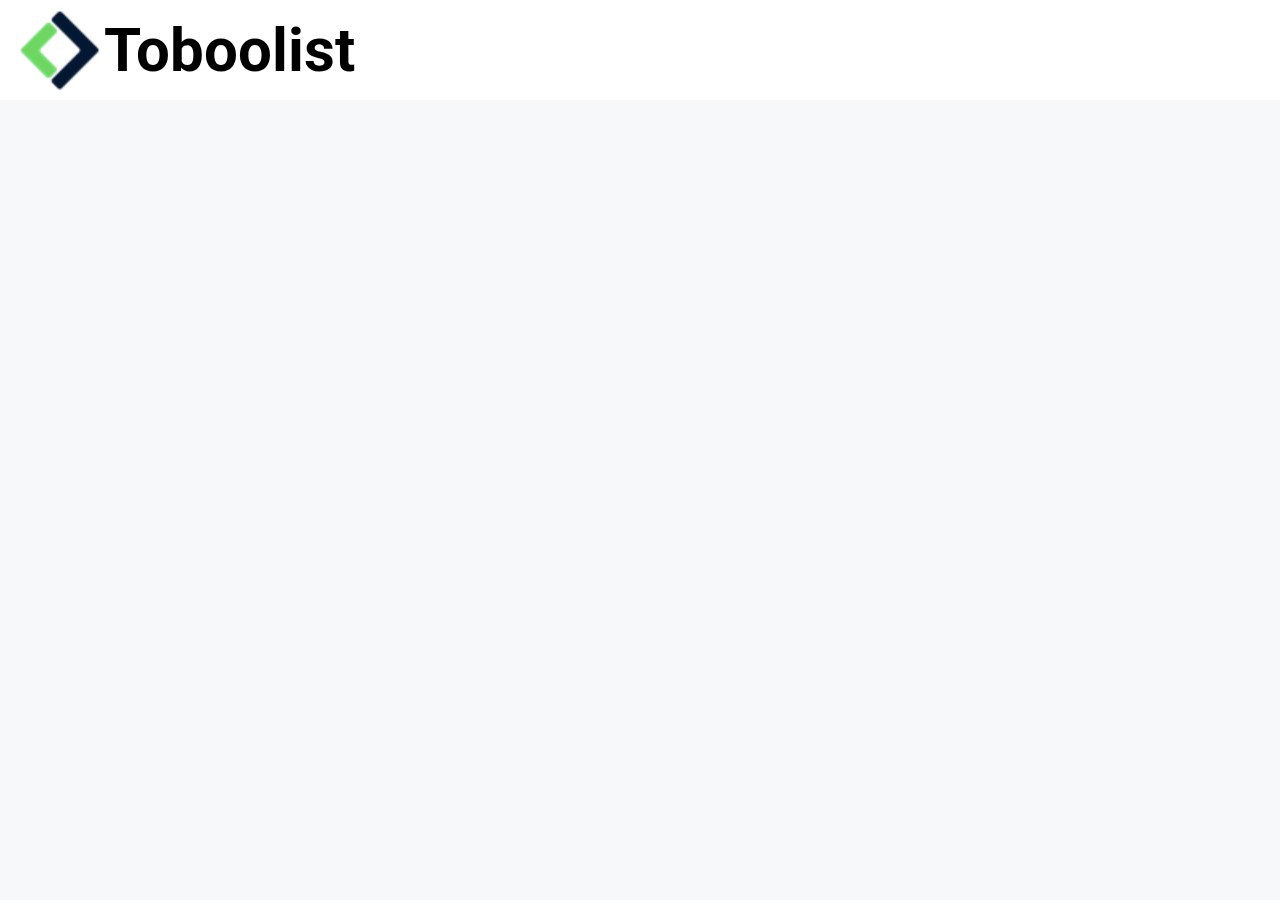
==== index.html @ e944af09 "Header completed" ====
<!DOCTYPE html>
<html lang="en">
<head>
    <meta charset="UTF-8">
    <meta http-equiv="X-UA-Compatible" content="IE=edge">
    <meta name="viewport" content="width=device-width, initial-scale=1.0">
    <title>Toboolist</title>
    <link rel="stylesheet" href="./css/style.css">
    <link rel="preconnect" href="https://fonts.gstatic.com">
    <link href="https://fonts.googleapis.com/css2?family=Roboto:wght@900&display=swap" rel="stylesheet">  
</head>
<body>
    <header>
            <img src="./img/Logo.png" alt="logo" id="logo-toboolist">
            <h1 id="logo-text">Toboolist</h1>
    </header>


    <main>

    </main>
    
</body>
</html>
---- css/style.css ----
* {
    box-sizing: border-box;
    margin: 0 auto;
    padding: 0 auto;
}

/*STILE BODY*/
body {
    background-color: #f6f8f9;
    font-family: 'Roboto', sans-serif;
}

/*STILE HEADER*/
header {
    background-color: white; 
    height: 100px; 
    padding: 10px 20px;
}

h1 {
    color: black;
    display: inline-block;
    font-size: 60px;
    vertical-align: middle;
}

#logo-toboolist {
    height: 100%;
    vertical-align: middle;
}
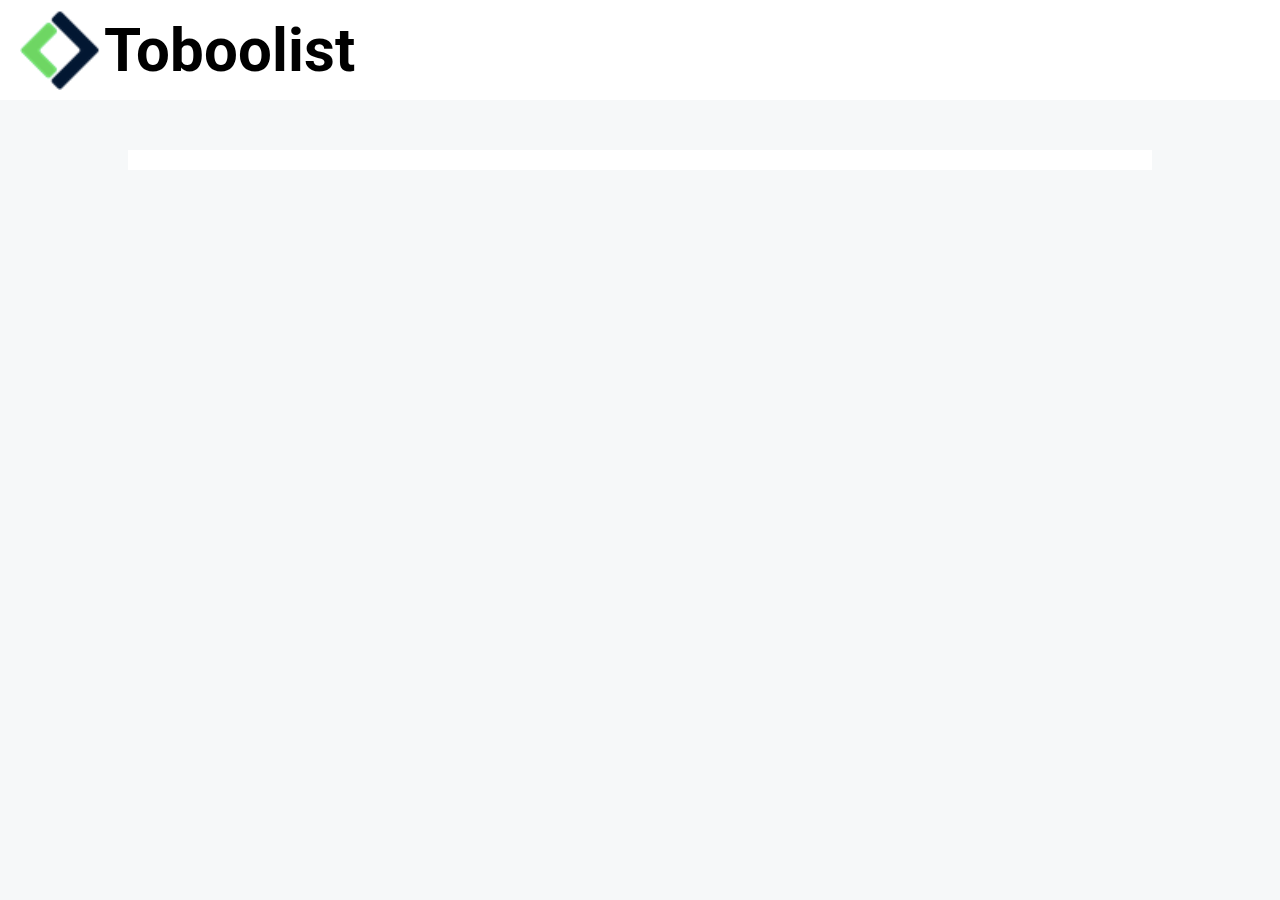
==== commit aeec16a5: "Main: container added" ====
--- a/index.html
+++ b/index.html
@@ -15,8 +15,8 @@
             <h1 id="logo-text">Toboolist</h1>
     </header>
 
-
-    <main>
+    <main class="container">
+        <div class="button"></div>
 
     </main>
     
--- a/css/style.css
+++ b/css/style.css
@@ -27,4 +27,13 @@
 #logo-toboolist {
     height: 100%;
     vertical-align: middle;
+}
+
+
+/*STILE MAIN*/
+.container {
+    width: 80%;
+    background-color: white;
+    margin-top: 50px;
+    padding: 10px 50px;
 }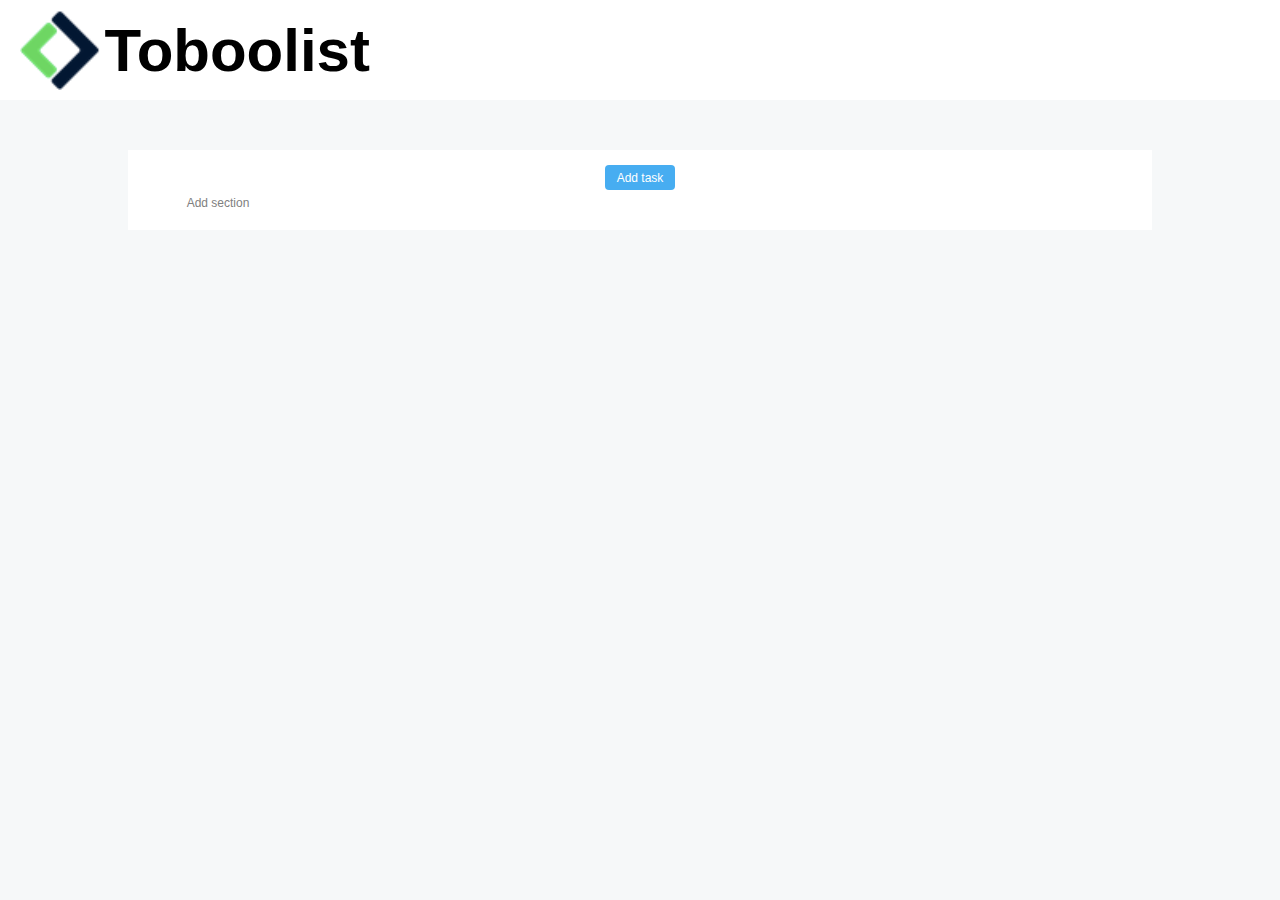
==== commit 7620519b: "Main: buttons added" ====
--- a/index.html
+++ b/index.html
@@ -6,8 +6,6 @@
     <meta name="viewport" content="width=device-width, initial-scale=1.0">
     <title>Toboolist</title>
     <link rel="stylesheet" href="./css/style.css">
-    <link rel="preconnect" href="https://fonts.gstatic.com">
-    <link href="https://fonts.googleapis.com/css2?family=Roboto:wght@900&display=swap" rel="stylesheet">  
 </head>
 <body>
     <header>
@@ -16,7 +14,8 @@
     </header>
 
     <main class="container">
-        <div class="button"></div>
+        <div class="button" id="button1">Add task</div>
+        <div class="button" id="button2">Add section</div>
 
     </main>
     
--- a/css/style.css
+++ b/css/style.css
@@ -7,7 +7,7 @@
 /*STILE BODY*/
 body {
     background-color: #f6f8f9;
-    font-family: 'Roboto', sans-serif;
+    font-family: 'Arial', sans-serif;
 }
 
 /*STILE HEADER*/
@@ -21,6 +21,7 @@
     color: black;
     display: inline-block;
     font-size: 60px;
+    font-weight: 900;
     vertical-align: middle;
 }
 
@@ -35,5 +36,32 @@
     width: 80%;
     background-color: white;
     margin-top: 50px;
-    padding: 10px 50px;
+    padding: 15px 50px;
+}
+
+.button {
+    height: 25px;
+    border-radius: 4px;
+    text-align: center;
+    font-size: 12px;
+    padding: 6px;  
+}
+
+#button1 {
+    background-color: #47adf1;
+    width: 70px;
+    color: white
+    
+
+}
+
+#button2 {
+    width: 80px;
+    color: grey;
+    display: inline-block;
+    background-color: white;
+    border-width: 1px;
+    border-color: grey;
+
+
 }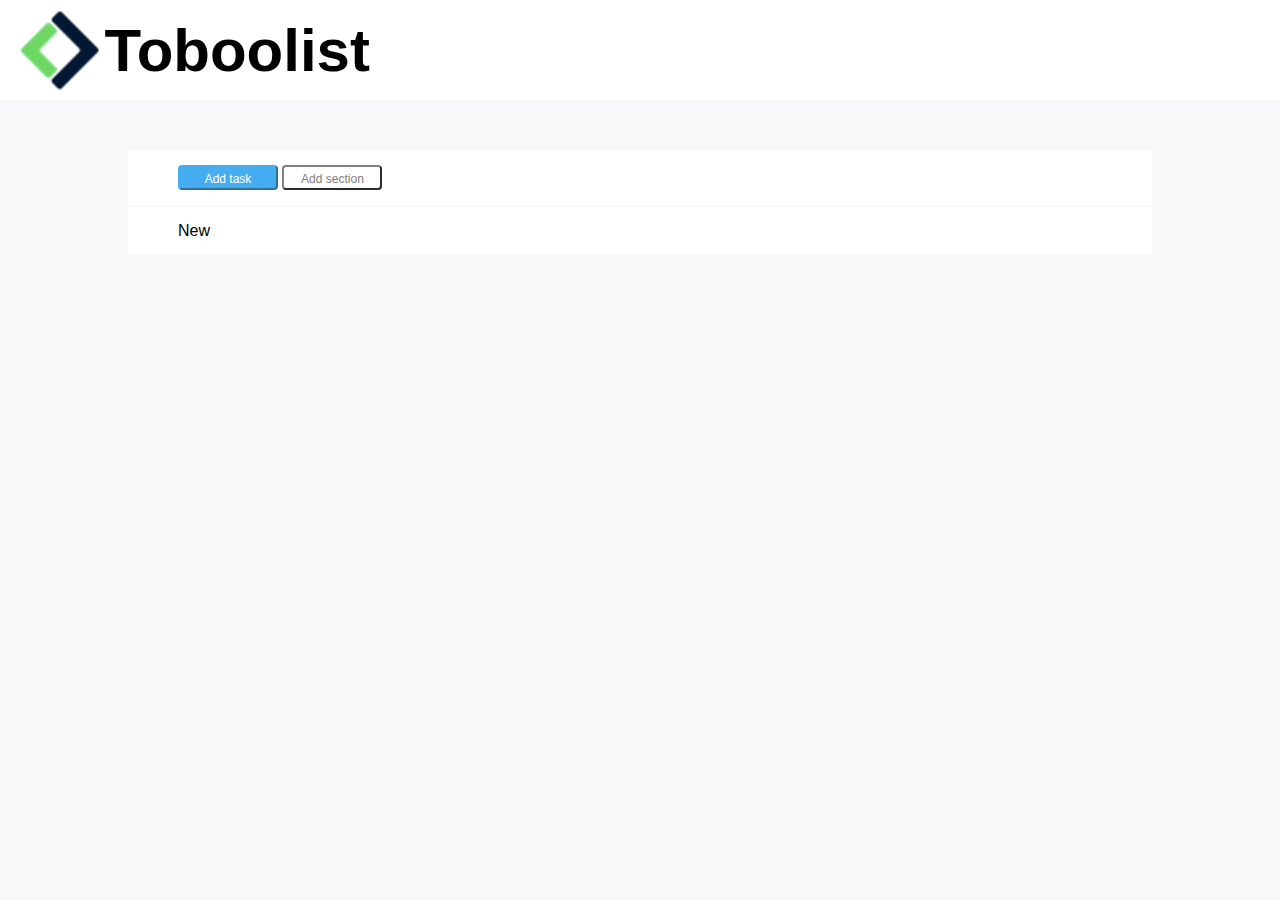
==== commit 3f936557: "Main: button area completed" ====
--- a/index.html
+++ b/index.html
@@ -13,9 +13,19 @@
             <h1 id="logo-text">Toboolist</h1>
     </header>
 
-    <main class="container">
-        <div class="button" id="button1">Add task</div>
-        <div class="button" id="button2">Add section</div>
+    <main>
+        <div class="container">
+            <button class="button" id="button1">Add task</button>
+            <button class="button" id="button2">Add section</button>
+        </div>
+
+        <div class="container style1">
+         New
+        </div>
+
+
+
+        
 
     </main>
     
--- a/css/style.css
+++ b/css/style.css
@@ -40,28 +40,26 @@
 }
 
 .button {
+    width: 100px;
     height: 25px;
     border-radius: 4px;
     text-align: center;
     font-size: 12px;
-    padding: 6px;  
+    padding: 5px;  
 }
 
 #button1 {
     background-color: #47adf1;
-    width: 70px;
+    border-color: #47adf1;
     color: white
-    
-
 }
 
 #button2 {
-    width: 80px;
     color: grey;
-    display: inline-block;
     background-color: white;
-    border-width: 1px;
     border-color: grey;
+}
 
-
+.style1 {
+    margin-top: 2px;
 }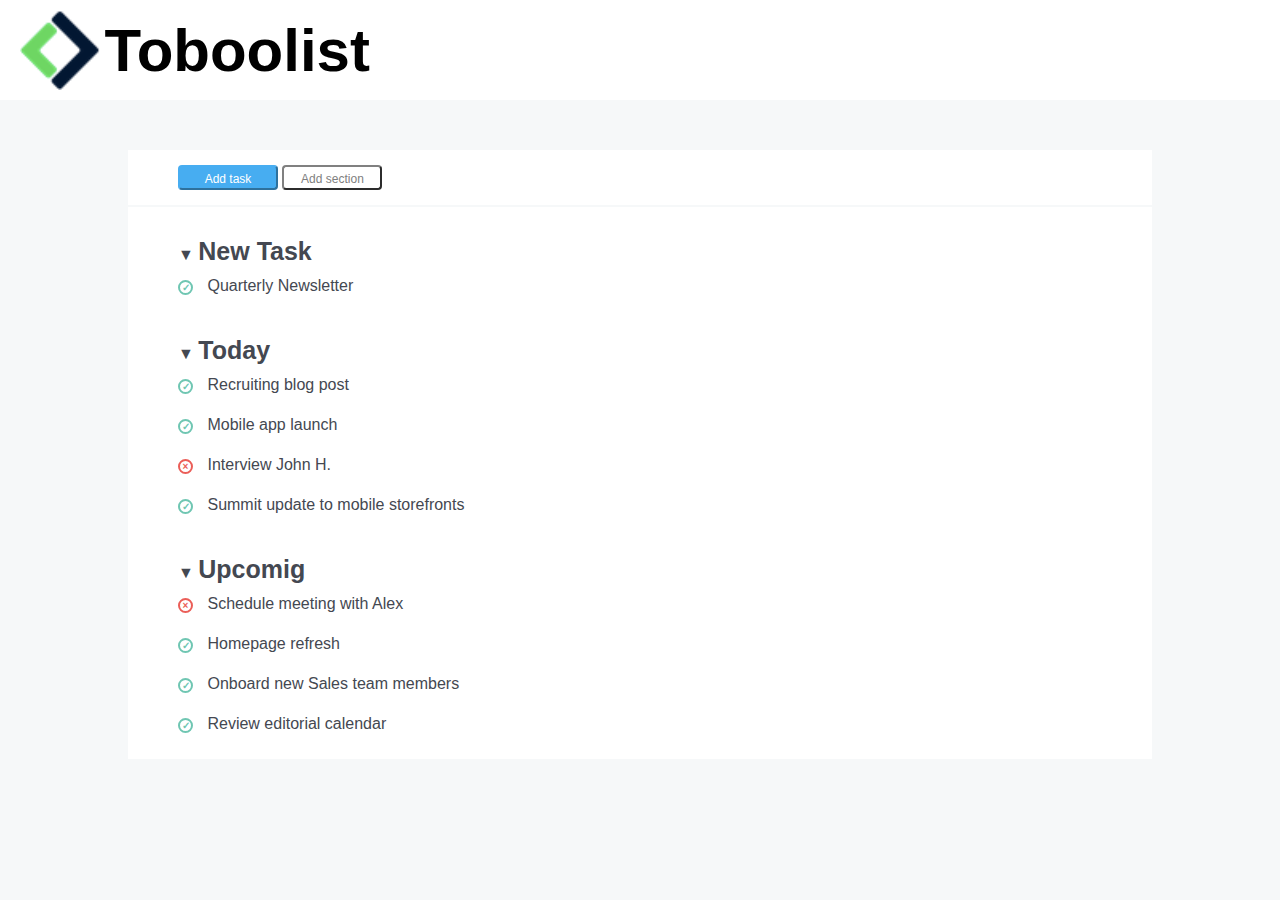
==== commit d45a2681: "Main: list completed" ====
--- a/index.html
+++ b/index.html
@@ -20,8 +20,51 @@
         </div>
 
         <div class="container style1">
-         New
+            <section>
+                <span class="arrow">&#9660;</span>
+                <span class="list-title">New Task</span>
+                <br>
+                <span class="check">&check;</span>
+                <span class="list-item">Quarterly Newsletter</span>
+            </section>
+            
+            <section class="style2">
+                <span class="arrow">&#9660;</span>
+                <span class="list-title">Today</span>
+                <br>
+                <span class="check">&check;</span>
+                <span class="list-item">Recruiting blog post</span>
+                <br>
+                <span class="check">&check;</span>
+                <span class="list-item">Mobile app launch</span>
+                <br>
+                <span class="cross">&times;</span>
+                <span class="list-item">Interview John H.</span>
+                <br>
+                <span class="check">&check;</span>
+                <span class="list-item">Summit update to mobile storefronts</span>
+            </section>
+
+            <section class="style2">
+                <span class="arrow">&#9660;</span>
+                <span class="list-title">Upcomig</span>
+                <br>
+                <span class="cross">&times;</span>
+                <span class="list-item">Schedule meeting with Alex</span>
+                <br>
+                <span class="check">&check;</span>
+                <span class="list-item">Homepage refresh</span>
+                <br>
+                <span class="check">&check;</span>
+                <span class="list-item">Onboard new Sales team members</span>
+                <br>
+                <span class="check">&check;</span>
+                <span class="list-item">Review editorial calendar</span>
+            </section>
+
+
         </div>
+        
 
 
 
--- a/css/style.css
+++ b/css/style.css
@@ -60,6 +60,44 @@
     border-color: grey;
 }
 
+.style1, .style2 {
+    padding-top: 30px;
+    color: #444851;
+}
+
 .style1 {
     margin-top: 2px;
+}
+
+
+.list-title {
+    font-weight:800;
+    font-size: 25px;
+}
+
+.list-item {
+    font-weight: 500;
+    line-height: 40px;
+}
+
+.check, .cross {
+  height: 15px;
+  width: 15px;
+  border-radius: 50%;
+  display: inline-block;
+  margin-right: 10px;
+  color: #6fc6b2;
+  font-size: 10px;
+  font-weight: 700;
+  text-align: center;
+}
+
+.check {
+    border: 2px solid #6fc6b2;
+    color: #6fc6b2;
+}
+
+.cross {
+    border: 2px solid #eb5e58;
+    color: #eb5e58;
 }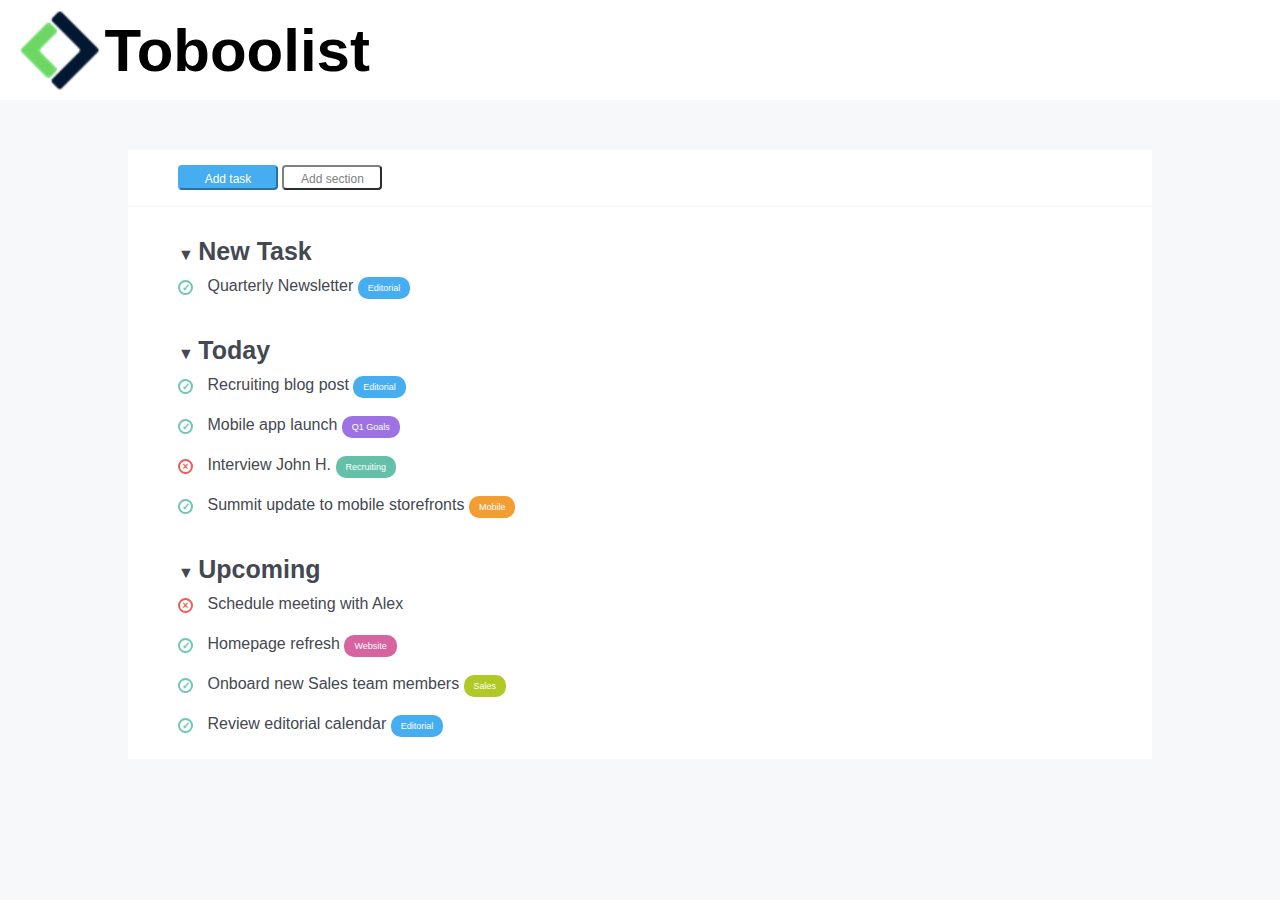
==== commit 233cbe7c: "Main: labels added" ====
--- a/index.html
+++ b/index.html
@@ -14,18 +14,19 @@
     </header>
 
     <main>
-        <div class="container">
+        <div class="container1">
             <button class="button" id="button1">Add task</button>
             <button class="button" id="button2">Add section</button>
         </div>
 
-        <div class="container style1">
+        <div class="container2 style1">
             <section>
                 <span class="arrow">&#9660;</span>
                 <span class="list-title">New Task</span>
                 <br>
                 <span class="check">&check;</span>
                 <span class="list-item">Quarterly Newsletter</span>
+                <span class="label blue-label">Editorial</span>
             </section>
             
             <section class="style2">
@@ -34,32 +35,39 @@
                 <br>
                 <span class="check">&check;</span>
                 <span class="list-item">Recruiting blog post</span>
+                <span class="label blue-label">Editorial</span>
                 <br>
                 <span class="check">&check;</span>
                 <span class="list-item">Mobile app launch</span>
+                <span class="label purple-label">Q1 Goals</span>
                 <br>
                 <span class="cross">&times;</span>
                 <span class="list-item">Interview John H.</span>
+                <span class="label green-label">Recruiting</span>
                 <br>
                 <span class="check">&check;</span>
                 <span class="list-item">Summit update to mobile storefronts</span>
+                <span class="label orange-label">Mobile</span>
             </section>
 
             <section class="style2">
                 <span class="arrow">&#9660;</span>
-                <span class="list-title">Upcomig</span>
+                <span class="list-title">Upcoming</span>
                 <br>
                 <span class="cross">&times;</span>
                 <span class="list-item">Schedule meeting with Alex</span>
                 <br>
                 <span class="check">&check;</span>
                 <span class="list-item">Homepage refresh</span>
+                <span class="label pink-label">Website</span>
                 <br>
                 <span class="check">&check;</span>
                 <span class="list-item">Onboard new Sales team members</span>
+                <span class="label pea-green-label">Sales</span>
                 <br>
                 <span class="check">&check;</span>
                 <span class="list-item">Review editorial calendar</span>
+                <span class="label blue-label">Editorial</span>
             </section>
 
 
--- a/css/style.css
+++ b/css/style.css
@@ -32,11 +32,18 @@
 
 
 /*STILE MAIN*/
-.container {
+.container1, .container2 {
     width: 80%;
     background-color: white;
+    padding: 15px 50px;
+}
+
+.container1 {
     margin-top: 50px;
-    padding: 15px 50px;
+}
+
+.container2 {
+    margin-bottom: 50px;
 }
 
 .button {
@@ -100,4 +107,38 @@
 .cross {
     border: 2px solid #eb5e58;
     color: #eb5e58;
+}
+
+.label {
+    width: 70px;
+    height: 25px;
+    border-radius: 10px;
+    color: white;
+    text-align: center;
+    font-size: 9px;
+    padding: 6px 10px; 
+}
+
+.blue-label {
+    background-color: #47adf1;
+}
+
+.purple-label {
+    background-color: #9c72e4;
+}
+
+.green-label {
+    background-color: #64c0a9;
+}
+
+.orange-label {
+    background-color: #f29e33;
+}
+
+.pink-label {
+    background-color: #d863a1;
+}
+
+.pea-green-label {
+    background-color: #b0c926;
 }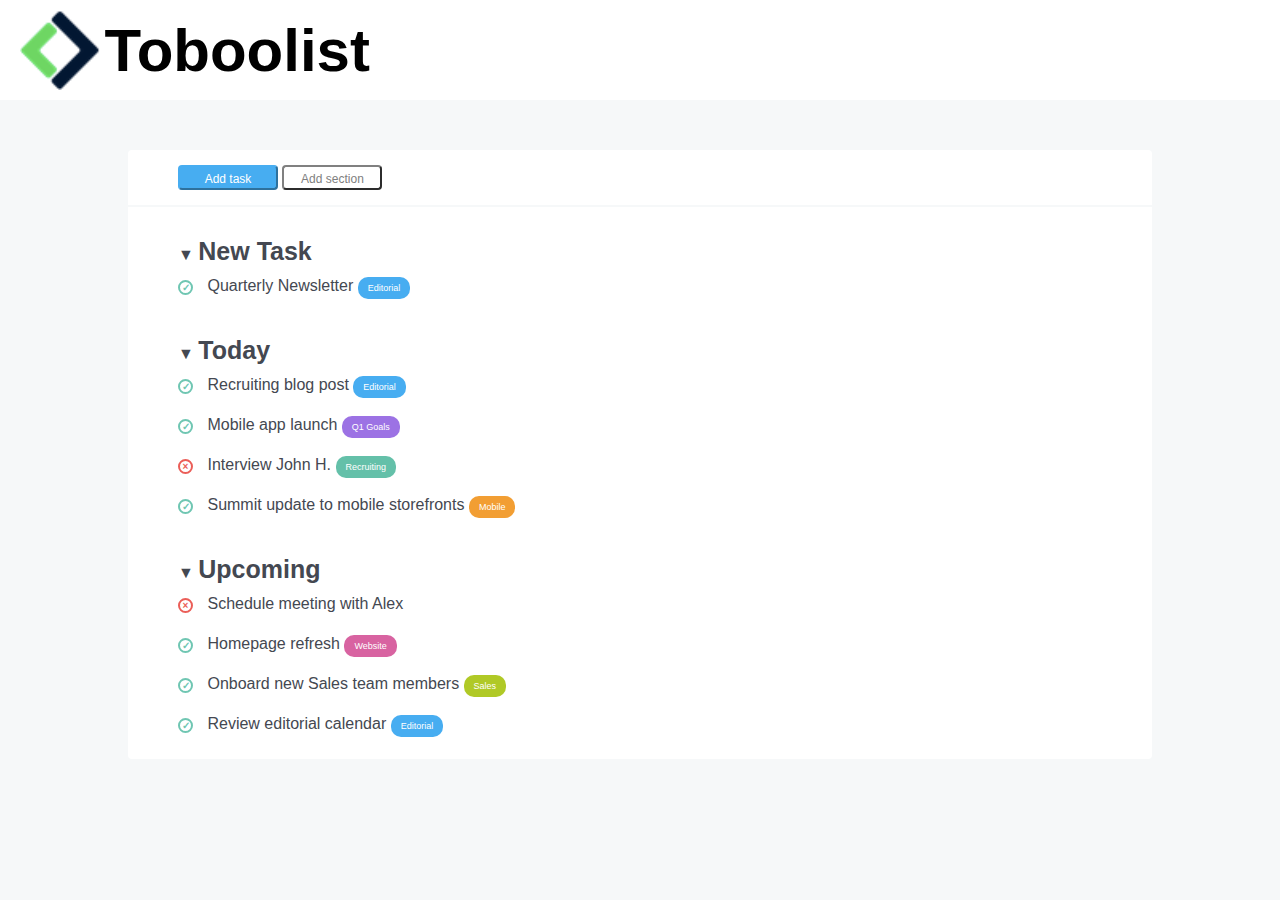
==== commit 2360f2b6: "Comments added" ====
--- a/index.html
+++ b/index.html
@@ -14,11 +14,13 @@
     </header>
 
     <main>
+        <!--BUTTON AREA-->
         <div class="container1">
             <button class="button" id="button1">Add task</button>
             <button class="button" id="button2">Add section</button>
         </div>
 
+        <!--LIST AREA-->
         <div class="container2 style1">
             <section>
                 <span class="arrow">&#9660;</span>
@@ -69,16 +71,7 @@
                 <span class="list-item">Review editorial calendar</span>
                 <span class="label blue-label">Editorial</span>
             </section>
-
-
         </div>
-        
-
-
-
-        
-
-    </main>
-    
+    </main>  
 </body>
 </html>--- a/css/style.css
+++ b/css/style.css
@@ -9,6 +9,8 @@
     background-color: #f6f8f9;
     font-family: 'Arial', sans-serif;
 }
+
+
 
 /*STILE HEADER*/
 header {
@@ -40,12 +42,19 @@
 
 .container1 {
     margin-top: 50px;
+    border-top-left-radius: 4px;
+    border-top-right-radius: 4px;
 }
 
 .container2 {
     margin-bottom: 50px;
+    border-bottom-left-radius: 4px;
+    border-bottom-right-radius: 4px;
 }
 
+
+
+/*STILE BUTTON AREA*/
 .button {
     width: 100px;
     height: 25px;
@@ -67,6 +76,9 @@
     border-color: grey;
 }
 
+
+
+/*STILE LIST AREA*/
 .style1, .style2 {
     padding-top: 30px;
     color: #444851;
@@ -109,6 +121,8 @@
     color: #eb5e58;
 }
 
+
+/*STILE LABEL*/
 .label {
     width: 70px;
     height: 25px;
@@ -141,4 +155,4 @@
 
 .pea-green-label {
     background-color: #b0c926;
-}+}
